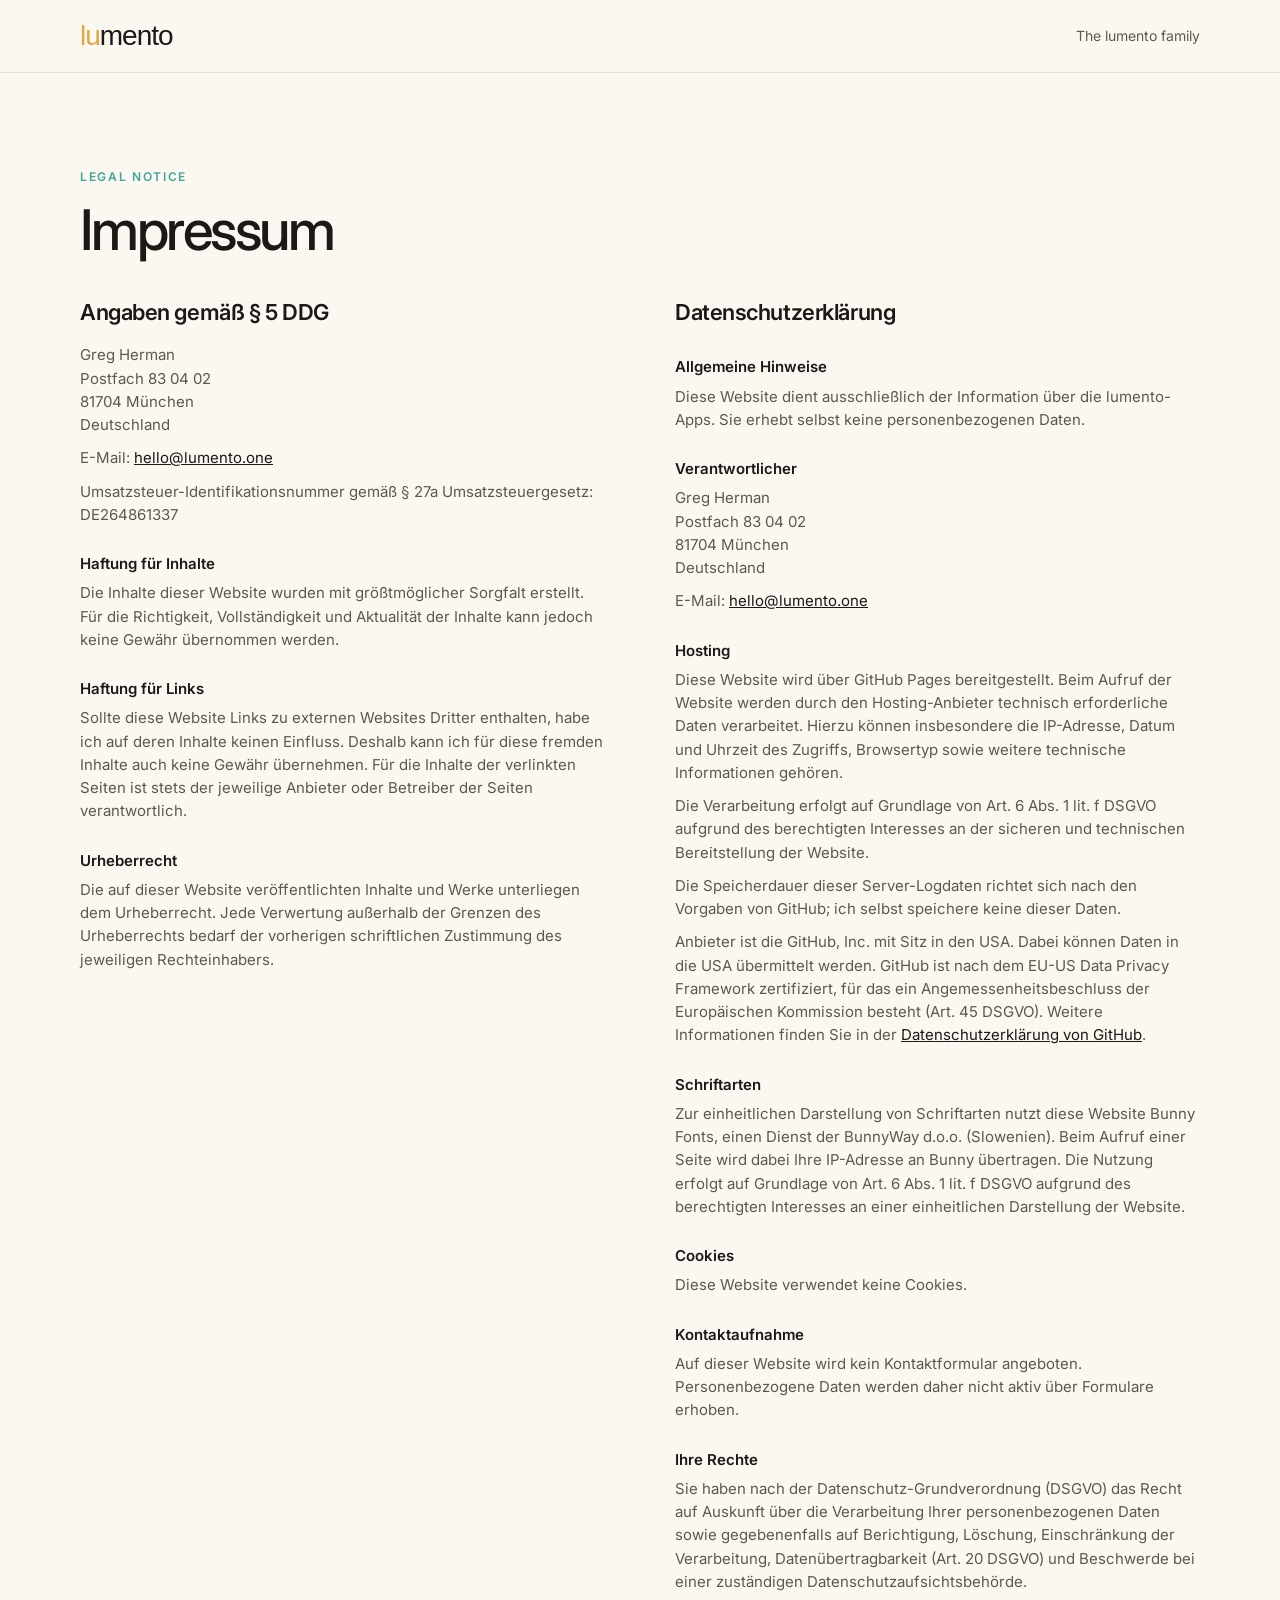
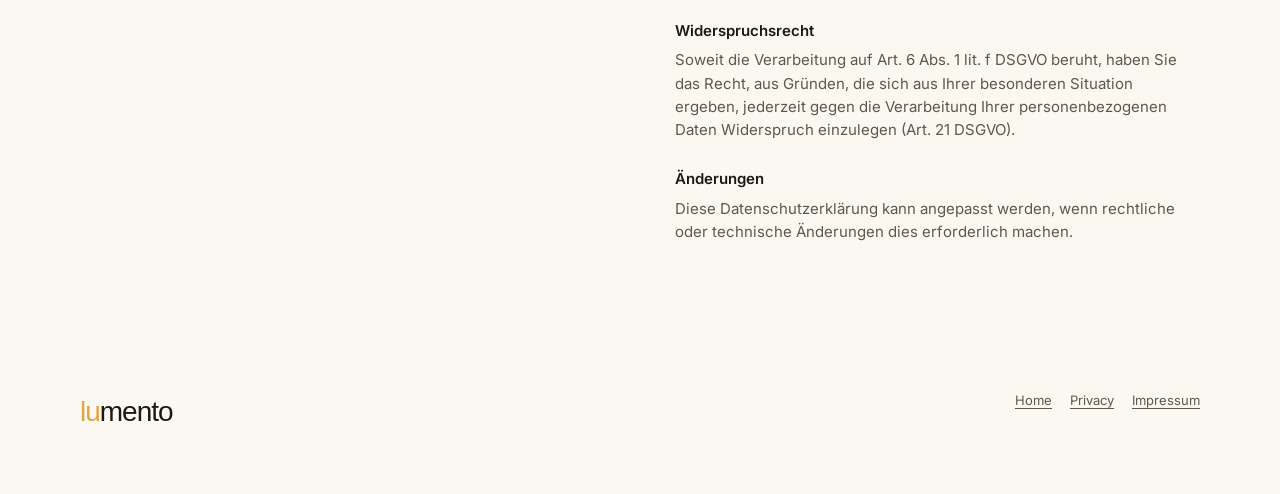
==== impressum.html @ 0a872e1c "impressum changes" ====
<!doctype html>
<html lang="de">
<head>
<meta charset="utf-8">
<meta name="viewport" content="width=device-width,initial-scale=1">
<meta name="robots" content="noindex">
<meta name="description" content="Impressum und Datenschutzerklärung für lumento.one.">
<title>Impressum — lumento</title>
<link rel="preconnect" href="https://fonts.bunny.net">
<link rel="stylesheet" href="https://fonts.bunny.net/css2?family=Inter:wght@400;500;600;700&display=swap">
<link rel="stylesheet" href="styles.css">
</head>
<body>
<header>
  <div class="wrap">
    <nav>
      <a class="brand product-name" href="index.html">
        <span class="lu">lu</span><span class="mento">mento</span>
      </a>
      <a class="link" href="index.html#family">The lumento family</a>
    </nav>
  </div>
</header>

<main>
<section class="section">
  <div class="wrap">
    <div class="kicker">Legal notice</div>
    <h2>Impressum</h2>

    <div class="legal">
      <section>
        <h3>Angaben gemäß § 5 DDG</h3>
        <p>Greg Herman<br>Postfach 83 04 02<br>81704 München<br>Deutschland</p>
        <p>E-Mail: <a href="mailto:hello@lumento.one">hello@lumento.one</a></p>
        <p>Umsatzsteuer-Identifikationsnummer gemäß § 27a Umsatzsteuergesetz: DE264861337</p>

        <h4>Haftung für Inhalte</h4>
        <p>Die Inhalte dieser Website wurden mit größtmöglicher Sorgfalt erstellt. Für die Richtigkeit, Vollständigkeit und Aktualität der Inhalte kann jedoch keine Gewähr übernommen werden.</p>

        <h4>Haftung für Links</h4>
        <p>Sollte diese Website Links zu externen Websites Dritter enthalten, habe ich auf deren Inhalte keinen Einfluss. Deshalb kann ich für diese fremden Inhalte auch keine Gewähr übernehmen. Für die Inhalte der verlinkten Seiten ist stets der jeweilige Anbieter oder Betreiber der Seiten verantwortlich.</p>

        <h4>Urheberrecht</h4>
        <p>Die auf dieser Website veröffentlichten Inhalte und Werke unterliegen dem Urheberrecht. Jede Verwertung außerhalb der Grenzen des Urheberrechts bedarf der vorherigen schriftlichen Zustimmung des jeweiligen Rechteinhabers.</p>
      </section>

      <section>
        <h3>Datenschutzerklärung</h3>

        <h4>Allgemeine Hinweise</h4>
        <p>Diese Website dient ausschließlich der Information über die lumento-Apps. Sie erhebt selbst keine personenbezogenen Daten.</p>

        <h4>Verantwortlicher</h4>
        <p>Greg Herman<br>Postfach 83 04 02<br>81704 München<br>Deutschland</p>
        <p>E-Mail: <a href="mailto:hello@lumento.one">hello@lumento.one</a></p>

        <h4>Hosting</h4>
        <p>Diese Website wird über GitHub Pages bereitgestellt. Beim Aufruf der Website werden durch den Hosting-Anbieter technisch erforderliche Daten verarbeitet. Hierzu können insbesondere die IP-Adresse, Datum und Uhrzeit des Zugriffs, Browsertyp sowie weitere technische Informationen gehören.</p>
        <p>Die Verarbeitung erfolgt auf Grundlage von Art. 6 Abs. 1 lit. f DSGVO aufgrund des berechtigten Interesses an der sicheren und technischen Bereitstellung der Website.</p>
        <p>Die Speicherdauer dieser Server-Logdaten richtet sich nach den Vorgaben von GitHub; ich selbst speichere keine dieser Daten.</p>
        <p>Anbieter ist die GitHub, Inc. mit Sitz in den USA. Dabei können Daten in die USA übermittelt werden. GitHub ist nach dem EU-US Data Privacy Framework zertifiziert, für das ein Angemessenheitsbeschluss der Europäischen Kommission besteht (Art. 45 DSGVO). Weitere Informationen finden Sie in der <a href="https://docs.github.com/en/site-policy/privacy-policies/github-general-privacy-statement" target="_blank" rel="noopener noreferrer">Datenschutzerklärung von GitHub</a>.</p>

        <h4>Schriftarten</h4>
        <p>Zur einheitlichen Darstellung von Schriftarten nutzt diese Website Bunny Fonts, einen Dienst der BunnyWay d.o.o. (Slowenien). Beim Aufruf einer Seite wird dabei Ihre IP-Adresse an Bunny übertragen. Die Nutzung erfolgt auf Grundlage von Art. 6 Abs. 1 lit. f DSGVO aufgrund des berechtigten Interesses an einer einheitlichen Darstellung der Website.</p>

        <h4>Cookies</h4>
        <p>Diese Website verwendet keine Cookies.</p>

        <h4>Kontaktaufnahme</h4>
        <p>Auf dieser Website wird kein Kontaktformular angeboten. Personenbezogene Daten werden daher nicht aktiv über Formulare erhoben.</p>

        <h4>Ihre Rechte</h4>
        <p>Sie haben nach der Datenschutz-Grundverordnung (DSGVO) das Recht auf Auskunft über die Verarbeitung Ihrer personenbezogenen Daten sowie gegebenenfalls auf Berichtigung, Löschung, Einschränkung der Verarbeitung, Datenübertragbarkeit (Art. 20 DSGVO) und Beschwerde bei einer zuständigen Datenschutzaufsichtsbehörde.</p>

        <h4>Widerspruchsrecht</h4>
        <p>Soweit die Verarbeitung auf Art. 6 Abs. 1 lit. f DSGVO beruht, haben Sie das Recht, aus Gründen, die sich aus Ihrer besonderen Situation ergeben, jederzeit gegen die Verarbeitung Ihrer personenbezogenen Daten Widerspruch einzulegen (Art. 21 DSGVO).</p>

        <h4>Änderungen</h4>
        <p>Diese Datenschutzerklärung kann angepasst werden, wenn rechtliche oder technische Änderungen dies erforderlich machen.</p>
      </section>
    </div>
  </div>
</section>
</main>

<footer>
  <div class="wrap foot">
    <div class="footer-brand">
      <div class="brand product-name">
        <span class="lu">lu</span><span class="mento">mento</span>
      </div>
    </div>
    <div class="foot-links">
      <a href="index.html">Home</a>
      <a href="privacy.html">Privacy</a>
      <a href="impressum.html">Impressum</a>
    </div>
  </div>
</footer>

</body>
</html>
---- styles.css ----
/* Inter is loaded from Bunny via <link> in index.html, not @import here:
   an @import inside a stylesheet is fetched only after this file arrives. */

:root{
  --ink:#1C1815;
  --ink-soft:#5f574f;
  --mustard:#E2A640;
  --mustard-strong:#F4C46B;
  --cream:#F2E9DC;
  --paper:#FBF8F2;
  --paper-2:#F5EFE6;
  --border:#D8CCBD;
  --teal:#3FA79A;
  --white:#fff;
}
*{box-sizing:border-box}
html{scroll-behavior:smooth}
body{
  margin:0;
  color:var(--ink);
  background:var(--paper);
  font-family:Inter,system-ui,-apple-system,BlinkMacSystemFont,"Segoe UI",sans-serif;
  line-height:1.55;
}
.wrap{width:min(1120px,calc(100% - 40px));margin:auto}
header{
  position:sticky;top:0;z-index:10;
  background:rgba(251,248,242,.92);
  backdrop-filter:blur(12px);
  border-bottom:1px solid rgba(125,106,86,.18);
}
nav{height:72px;display:flex;align-items:center;justify-content:space-between}
.brand{
  font-family:-apple-system,BlinkMacSystemFont,"Segoe UI",sans-serif;font-weight:500;font-size:28px;
  letter-spacing:-1px;text-decoration:none;color:var(--ink)
}
.wordmark,.product-name{
  font-family:-apple-system,BlinkMacSystemFont,"Segoe UI",sans-serif;
  font-weight:500;
}
.wordmark .lu,.product-name .lu{color:var(--mustard)}
.wordmark .mento,.product-name .mento{color:var(--ink)}
.product-name .suffix{color:var(--ink)}
.product-name .suffix.one{color:var(--teal)}
.product-name .suffix.load,.product-name .suffix.store{color:var(--teal)}
.product-lockup{display:inline-flex;flex-direction:column;align-items:center;line-height:1}
.product-lockup .base{white-space:nowrap}
.product-lockup .suffix{
  margin-top:.18em;
  font-size:.36em;
  font-weight:700;
  letter-spacing:.08em;
  line-height:1;
}
.brand .suffix{font-family:-apple-system,BlinkMacSystemFont,"Segoe UI",sans-serif;font-weight:700;font-size:.36em;letter-spacing:.04em;margin-left:.35em;vertical-align:.16em}
nav a.link{color:var(--ink-soft);text-decoration:none;font-size:14px}
.hero{
  min-height:610px;display:grid;grid-template-columns:1.15fr .85fr;
  gap:70px;align-items:center;padding:92px 0 80px;
}
.eyebrow{
  display:inline-flex;align-items:center;gap:9px;
  text-transform:uppercase;letter-spacing:.14em;font-size:12px;font-weight:600;
}
.dot{width:8px;height:8px;border-radius:50%;background:var(--teal)}
h1{font-size:clamp(52px,7vw,88px);line-height:.96;letter-spacing:-.055em;margin:22px 0 28px;font-weight:500}
h1 .product-name{letter-spacing:-.045em}
h1 .product-name .suffix{font-weight:500}
.lede{font-size:20px;color:var(--ink-soft);max-width:650px;margin:0 0 30px}
.pill{
  display:inline-block;border:1px solid var(--border);border-radius:999px;
  padding:10px 16px;font-size:13px;background:#fff8;
}
.hero-art{position:relative;min-height:420px}
.tile{
  position:absolute;background:var(--white);border:1px solid var(--border);
  border-radius:30px;padding:24px;box-shadow:0 20px 55px rgba(28,24,21,.08);
}
.tile img{display:block;width:100%;height:auto;border-radius:24%}
.tile.one{width:270px;right:38px;top:22px;transform:rotate(3deg)}
.tile.load{width:185px;left:0;bottom:20px;transform:rotate(-6deg)}
.tile.store{width:145px;right:0;bottom:4px;transform:rotate(7deg)}
.section{padding:95px 0}
.section.alt{background:var(--paper-2);border-block:1px solid rgba(125,106,86,.16)}
.kicker{text-transform:uppercase;letter-spacing:.14em;font-size:12px;font-weight:600;color:var(--teal)}
h2{font-size:clamp(36px,5vw,56px);letter-spacing:-.045em;line-height:1.05;margin:14px 0 18px;font-weight:500}
.intro{font-size:18px;color:var(--ink-soft);max-width:740px}
.grid{display:grid;grid-template-columns:repeat(2,1fr);gap:20px;margin-top:46px}
.card{
  background:var(--white);border:1px solid var(--border);border-radius:24px;padding:30px;
  min-height:270px;display:flex;flex-direction:column;
}
.card-top{display:flex;justify-content:space-between;align-items:flex-start;gap:20px}
.iconbox{width:76px;height:76px;border-radius:18px;overflow:hidden;flex:0 0 auto}
.iconbox img{width:100%;height:100%;display:block}
.tvicon{
  width:76px;height:76px;border-radius:18px;background:#fff;border:1px solid #e5e0d9;
  display:grid;place-items:center;font-size:34px;font-weight:600;letter-spacing:-.08em;
}
.status{font-size:11px;letter-spacing:.12em;text-transform:uppercase;border:1px solid var(--border);border-radius:999px;padding:6px 9px}
.card h3{font-size:25px;margin:24px 0 9px;letter-spacing:-.025em}
.card p{margin:0;color:var(--ink-soft);max-width:480px}
.meta{margin-top:auto;padding-top:25px;font-size:13px;font-weight:500}
.teal{color:var(--teal)}
.mustard{color:#b77b18}
.story{display:grid;grid-template-columns:1fr 1fr;gap:70px;align-items:start}
.story p{color:var(--ink-soft);font-size:17px}
.note{border-left:3px solid var(--mustard);padding-left:20px}
.reverse-note{border-right:3px solid var(--mustard);padding-left:20px}
footer{padding:42px 0 60px}
.foot-links{display:flex;gap:18px}
.foot-links a{color:var(--ink-soft);text-decoration:underline;text-decoration-thickness:1px;text-underline-offset:3px}
.foot-links a:hover{color:var(--ink)}
.legal{display:grid;grid-template-columns:1fr 1fr;gap:70px;align-items:start;margin-top:36px}
.legal h3{font-size:22px;letter-spacing:-.02em;margin:0 0 14px;font-weight:600}
.legal h4{font-size:15px;margin:26px 0 6px;font-weight:600}
.legal p{margin:0 0 10px;color:var(--ink-soft);font-size:15px;overflow-wrap:anywhere}
.legal a{color:var(--ink)}
.foot{display:flex;justify-content:space-between;gap:20px;color:var(--ink-soft);font-size:13px}

.footer-brand {
  display: flex;
  align-items: baseline;
  gap: 24px;
}




@media(max-width:800px){
  .legal{grid-template-columns:1fr;gap:20px}
  .hero{grid-template-columns:1fr;padding-top:65px;gap:20px}
  .hero-art{min-height:360px}
  .grid,.story{grid-template-columns:1fr}
  .tile.one{right:12%}.tile.load{left:4%}.tile.store{right:3%}
}
@media(max-width:520px){
  .wrap{width:min(100% - 28px,1120px)}
  nav .link{display:none}
  .hero-art{transform:scale(.88);transform-origin:center top;margin-bottom:-35px}
  .card{padding:24px}
  .foot{flex-direction:column}
}
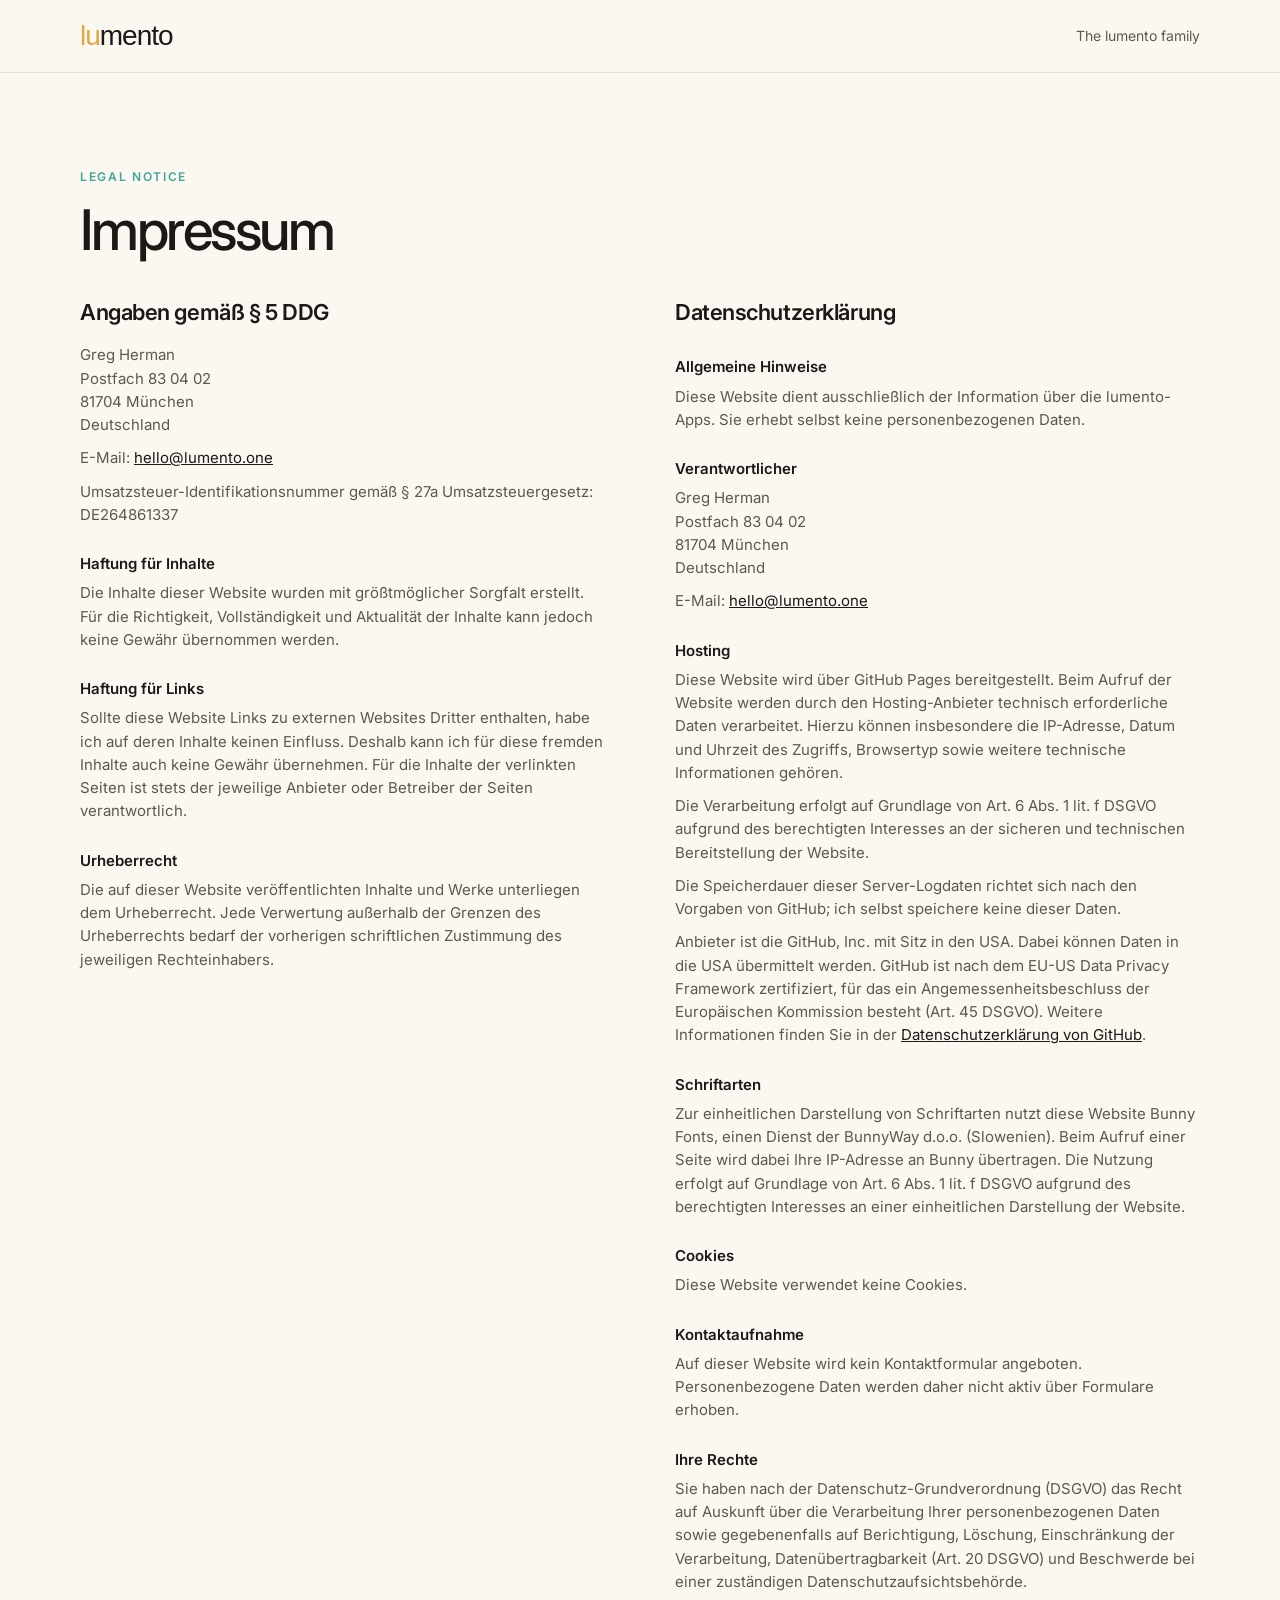
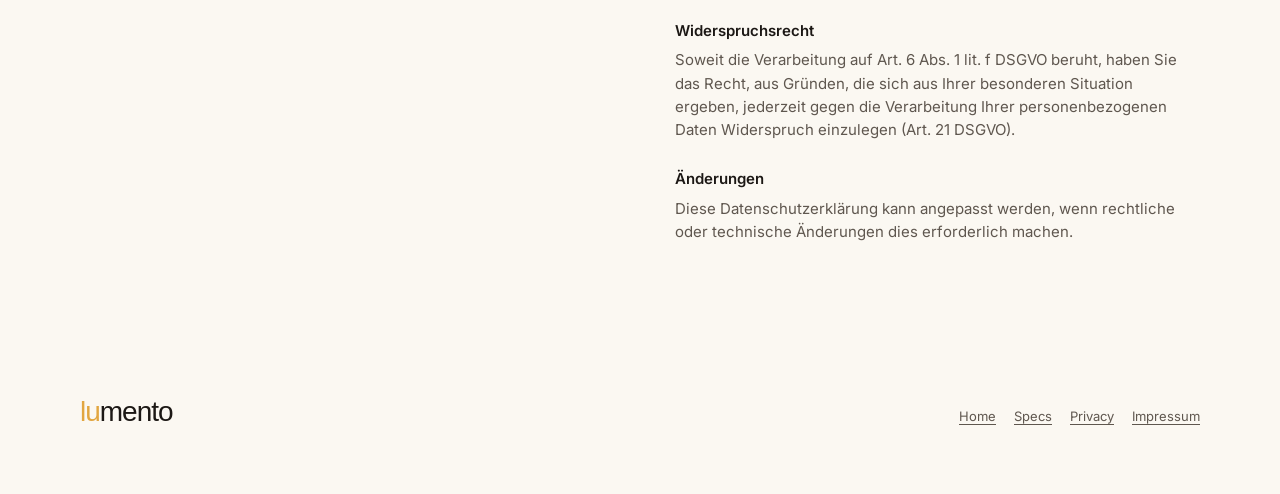
==== commit d1970346: "Site: specifications page for ONE, STORE, LOAD and KEEP New specs.html: one page, a section per prod" ====
--- a/impressum.html
+++ b/impressum.html
@@ -93,6 +93,7 @@
     </div>
     <div class="foot-links">
       <a href="index.html">Home</a>
+      <a href="specs.html">Specs</a>
       <a href="privacy.html">Privacy</a>
       <a href="impressum.html">Impressum</a>
     </div>
--- a/styles.css
+++ b/styles.css
@@ -42,7 +42,7 @@
 .wordmark .mento,.product-name .mento{color:var(--ink)}
 .product-name .suffix{color:var(--ink)}
 .product-name .suffix.one{color:var(--teal)}
-.product-name .suffix.load,.product-name .suffix.store{color:var(--teal)}
+.product-name .suffix.load,.product-name .suffix.store,.product-name .suffix.keep,.product-name .suffix.family{color:var(--teal)}
 .product-lockup{display:inline-flex;flex-direction:column;align-items:center;line-height:1}
 .product-lockup .base{white-space:nowrap}
 .product-lockup .suffix{
@@ -86,6 +86,7 @@
 h2{font-size:clamp(36px,5vw,56px);letter-spacing:-.045em;line-height:1.05;margin:14px 0 18px;font-weight:500}
 .intro{font-size:18px;color:var(--ink-soft);max-width:740px}
 .grid{display:grid;grid-template-columns:repeat(2,1fr);gap:20px;margin-top:46px}
+.grid .card:last-child:nth-child(odd){grid-column:1/-1;min-height:0}
 .card{
   background:var(--white);border:1px solid var(--border);border-radius:24px;padding:30px;
   min-height:270px;display:flex;flex-direction:column;
@@ -102,11 +103,11 @@
 .card p{margin:0;color:var(--ink-soft);max-width:480px}
 .meta{margin-top:auto;padding-top:25px;font-size:13px;font-weight:500}
 .teal{color:var(--teal)}
-.mustard{color:#b77b18}
 .story{display:grid;grid-template-columns:1fr 1fr;gap:70px;align-items:start}
 .story p{color:var(--ink-soft);font-size:17px}
+.story .pn{color:var(--teal);font-weight:600}
+.family-mark{font-size:40px;letter-spacing:-.03em;margin-bottom:6px}
 .note{border-left:3px solid var(--mustard);padding-left:20px}
-.reverse-note{border-right:3px solid var(--mustard);padding-left:20px}
 footer{padding:42px 0 60px}
 .foot-links{display:flex;gap:18px}
 .foot-links a{color:var(--ink-soft);text-decoration:underline;text-decoration-thickness:1px;text-underline-offset:3px}
@@ -116,7 +117,7 @@
 .legal h4{font-size:15px;margin:26px 0 6px;font-weight:600}
 .legal p{margin:0 0 10px;color:var(--ink-soft);font-size:15px;overflow-wrap:anywhere}
 .legal a{color:var(--ink)}
-.foot{display:flex;justify-content:space-between;gap:20px;color:var(--ink-soft);font-size:13px}
+.foot{display:flex;justify-content:space-between;align-items:baseline;gap:20px;color:var(--ink-soft);font-size:13px}
 
 .footer-brand {
   display: flex;
@@ -124,15 +125,98 @@
   gap: 24px;
 }
 
-
-
-
+/* ---- clickable family tiles ---- */
+a.card{color:inherit;text-decoration:none;transition:border-color .15s,transform .15s,box-shadow .15s}
+a.card:hover,a.card:focus-visible{border-color:var(--teal);transform:translateY(-2px);box-shadow:0 14px 40px rgba(28,24,21,.07)}
+a.card:focus-visible{outline:2px solid var(--teal);outline-offset:3px}
+.card .more{color:var(--ink);font-size:14px;font-weight:600;margin-left:auto}
+.card .meta{display:flex;gap:16px;align-items:baseline}
+
+/* the empty seat at the family table: same size as the others, drawn in outline */
+.card.ghost{background:transparent;border:1.5px dashed var(--border)}
+.card.ghost .iconbox svg{width:100%;height:100%;display:block;fill:none;stroke:var(--border);stroke-width:3}
+.card.ghost .status{color:var(--ink-soft)}
+.card.ghost h3 .lu,.card.ghost h3 .mento,.card.ghost h3 .suffix{color:#b9ad9f}
+.card.ghost .meta,.card.ghost .more{color:var(--ink-soft);font-weight:500}
+
+/* loadmento two-tone treatment (protocol surfaces only) */
+.lm .load{color:var(--teal)}
+.lm .mento{color:var(--ink)}
+.lm{font-family:-apple-system,BlinkMacSystemFont,"Segoe UI",sans-serif;font-weight:500}
+
+/* ---- product pages ---- */
+.crumb{font-size:14px;color:var(--ink-soft);text-decoration:none}
+.crumb:hover{color:var(--ink)}
+.p-hero{display:grid;grid-template-columns:180px 1fr;gap:56px;align-items:center;padding:72px 0 64px}
+.p-hero .icon{width:180px;height:180px;border-radius:40px;overflow:hidden;box-shadow:0 20px 55px rgba(28,24,21,.10)}
+.p-hero .icon img{width:100%;height:100%;display:block}
+.p-hero h1{font-size:clamp(48px,6vw,76px);margin:14px 0 18px}
+.p-hero .lede{margin-bottom:22px}
+.tags{display:flex;flex-wrap:wrap;gap:8px}
+.tags .pill{padding:7px 13px}
+
+.features{display:grid;grid-template-columns:repeat(3,1fr);gap:18px;margin-top:40px}
+.feature{background:var(--white);border:1px solid var(--border);border-radius:20px;padding:24px}
+.feature h3{font-size:18px;letter-spacing:-.015em;margin:0 0 8px;font-weight:600}
+.feature p{margin:0;color:var(--ink-soft);font-size:15px}
+
+.split{display:grid;grid-template-columns:1fr 1fr;gap:70px;align-items:start}
+.split p,.split li{color:var(--ink-soft);font-size:17px}
+.split ul,.split ol{padding-left:20px;margin:0 0 16px}
+.split li{margin-bottom:8px}
+.split h3{font-size:22px;letter-spacing:-.02em;margin:28px 0 10px;font-weight:600}
+.split h3:first-child{margin-top:0}
+.split strong{color:var(--ink);font-weight:600}
+
+.callout{background:var(--cream);border-radius:20px;padding:26px 28px;margin-top:26px}
+.callout p{margin:0;color:var(--ink);font-size:17px}
+.callout p+p{margin-top:10px}
+
+code,.mono{font-family:ui-monospace,"SF Mono",Menlo,Consolas,monospace;font-size:.88em}
+code{background:var(--paper-2);border:1px solid var(--border);border-radius:6px;padding:1px 6px;overflow-wrap:anywhere}
+pre{background:var(--ink);color:var(--cream);border-radius:16px;padding:20px 22px;overflow-x:auto;font-size:14px;line-height:1.6;margin:18px 0}
+pre code{background:none;border:0;padding:0;font-size:inherit;color:inherit}
+
+.table-wrap{overflow-x:auto;margin-top:34px;border:1px solid var(--border);border-radius:18px;background:var(--white)}
+table.compare{width:100%;border-collapse:collapse;font-size:15px;min-width:520px}
+.compare th,.compare td{text-align:left;padding:13px 18px;border-bottom:1px solid var(--border);vertical-align:top}
+.compare tr:last-child td{border-bottom:0}
+.compare th{font-size:12px;letter-spacing:.1em;text-transform:uppercase;font-weight:600;background:var(--paper-2)}
+.compare td:first-child{color:var(--ink-soft)}
+.yes{color:var(--teal);font-weight:600}
+.no{color:#b77b18;font-weight:600}
+
+.state{display:grid;grid-template-columns:repeat(3,1fr);gap:18px;margin-top:36px}
+.state > div{border-top:3px solid var(--border);padding-top:16px}
+.state .built{border-color:var(--teal)}
+.state .next{border-color:var(--mustard)}
+.state h3{font-size:13px;letter-spacing:.12em;text-transform:uppercase;margin:0 0 10px;font-weight:600}
+.state ul{margin:0;padding-left:18px;color:var(--ink-soft);font-size:15px}
+.state li{margin-bottom:6px}
+
+.family-strip{display:grid;grid-template-columns:repeat(4,1fr);gap:16px;margin-top:30px}
+.family-strip a{display:flex;gap:14px;align-items:center;background:var(--white);border:1px solid var(--border);border-radius:18px;padding:14px 16px;text-decoration:none;color:var(--ink);transition:border-color .15s}
+.family-strip a:hover{border-color:var(--teal)}
+.family-strip img{width:46px;height:46px;border-radius:12px;flex:0 0 auto}
+.family-strip span{font-size:14px;color:var(--ink-soft);display:block}
+.family-strip strong{font-weight:600;display:block}
+
+
+
+@media(max-width:1000px){
+  .family-strip{grid-template-columns:repeat(2,1fr)}
+}
 @media(max-width:800px){
   .legal{grid-template-columns:1fr;gap:20px}
   .hero{grid-template-columns:1fr;padding-top:65px;gap:20px}
   .hero-art{min-height:360px}
   .grid,.story{grid-template-columns:1fr}
+  .grid .card:last-child:nth-child(odd){grid-column:auto}
   .tile.one{right:12%}.tile.load{left:4%}.tile.store{right:3%}
+  .p-hero{grid-template-columns:1fr;gap:28px;padding-top:48px}
+  .p-hero .icon{width:120px;height:120px;border-radius:28px}
+  .features,.state,.family-strip,.split{grid-template-columns:1fr}
+  .split{gap:30px}
 }
 @media(max-width:520px){
   .wrap{width:min(100% - 28px,1120px)}
@@ -142,3 +226,41 @@
   .foot{flex-direction:column}
 }
 
+.family-strip strong span{display:inline;font-size:inherit}
+.split > *,.features > *,.state > *{min-width:0}
+
+/* comparison tables stack into cards on phones instead of scrolling sideways */
+@media(max-width:640px){
+  table.compare{min-width:0}
+  .compare thead{display:none}
+  .compare tr{display:block;padding:14px 18px;border-bottom:1px solid var(--border)}
+  .compare tr:last-child{border-bottom:0}
+  .compare td{display:block;border:0;padding:3px 0}
+  .compare td:first-child{color:var(--ink);font-weight:600;padding-bottom:6px}
+  .compare td[data-label]::before{content:attr(data-label) ": ";font-size:12px;letter-spacing:.06em;text-transform:uppercase;color:var(--ink-soft);font-weight:600}
+}
+
+/* KEEP advice page (keep/advice.html, generated) */
+.rules{display:grid;gap:18px;margin-top:36px;max-width:820px}
+.rules .feature p,.rules .feature li{overflow-wrap:anywhere}
+.rules .feature ul,.rules .feature ol{margin:0 0 12px;padding-left:20px;color:var(--ink-soft);font-size:15px}
+.rules .feature li{margin-bottom:6px}
+.rules .feature h4{font-size:12px;letter-spacing:.1em;text-transform:uppercase;margin:16px 0 6px;font-weight:600;color:var(--ink-soft)}
+.feature a,.advice-note a,.compare a{color:var(--ink)}
+.rules .feature .status{display:inline-block;margin-bottom:10px;color:var(--ink-soft)}
+.rules .feature p+p{margin-top:8px}
+.advice-note p{color:var(--ink-soft);font-size:15px;max-width:740px;overflow-wrap:anywhere}
+
+/* specs page (specs.html) */
+.p-hero.plain{grid-template-columns:1fr}
+.jump{font-size:15px;color:var(--ink-soft);margin:0}
+.jump a{color:var(--ink)}
+.compare tr[id]{scroll-margin-top:90px}
+.compare td:first-child{width:28%}
+.compare td code{overflow-wrap:anywhere}
+.spec-sub{font-size:22px;letter-spacing:-.02em;margin:48px 0 0;font-weight:600}
+.spec-sub + .table-wrap{margin-top:16px}
+.section .wrap > .intro a{color:var(--ink)}
+@media(max-width:640px){
+  .compare td:first-child{width:auto}
+}
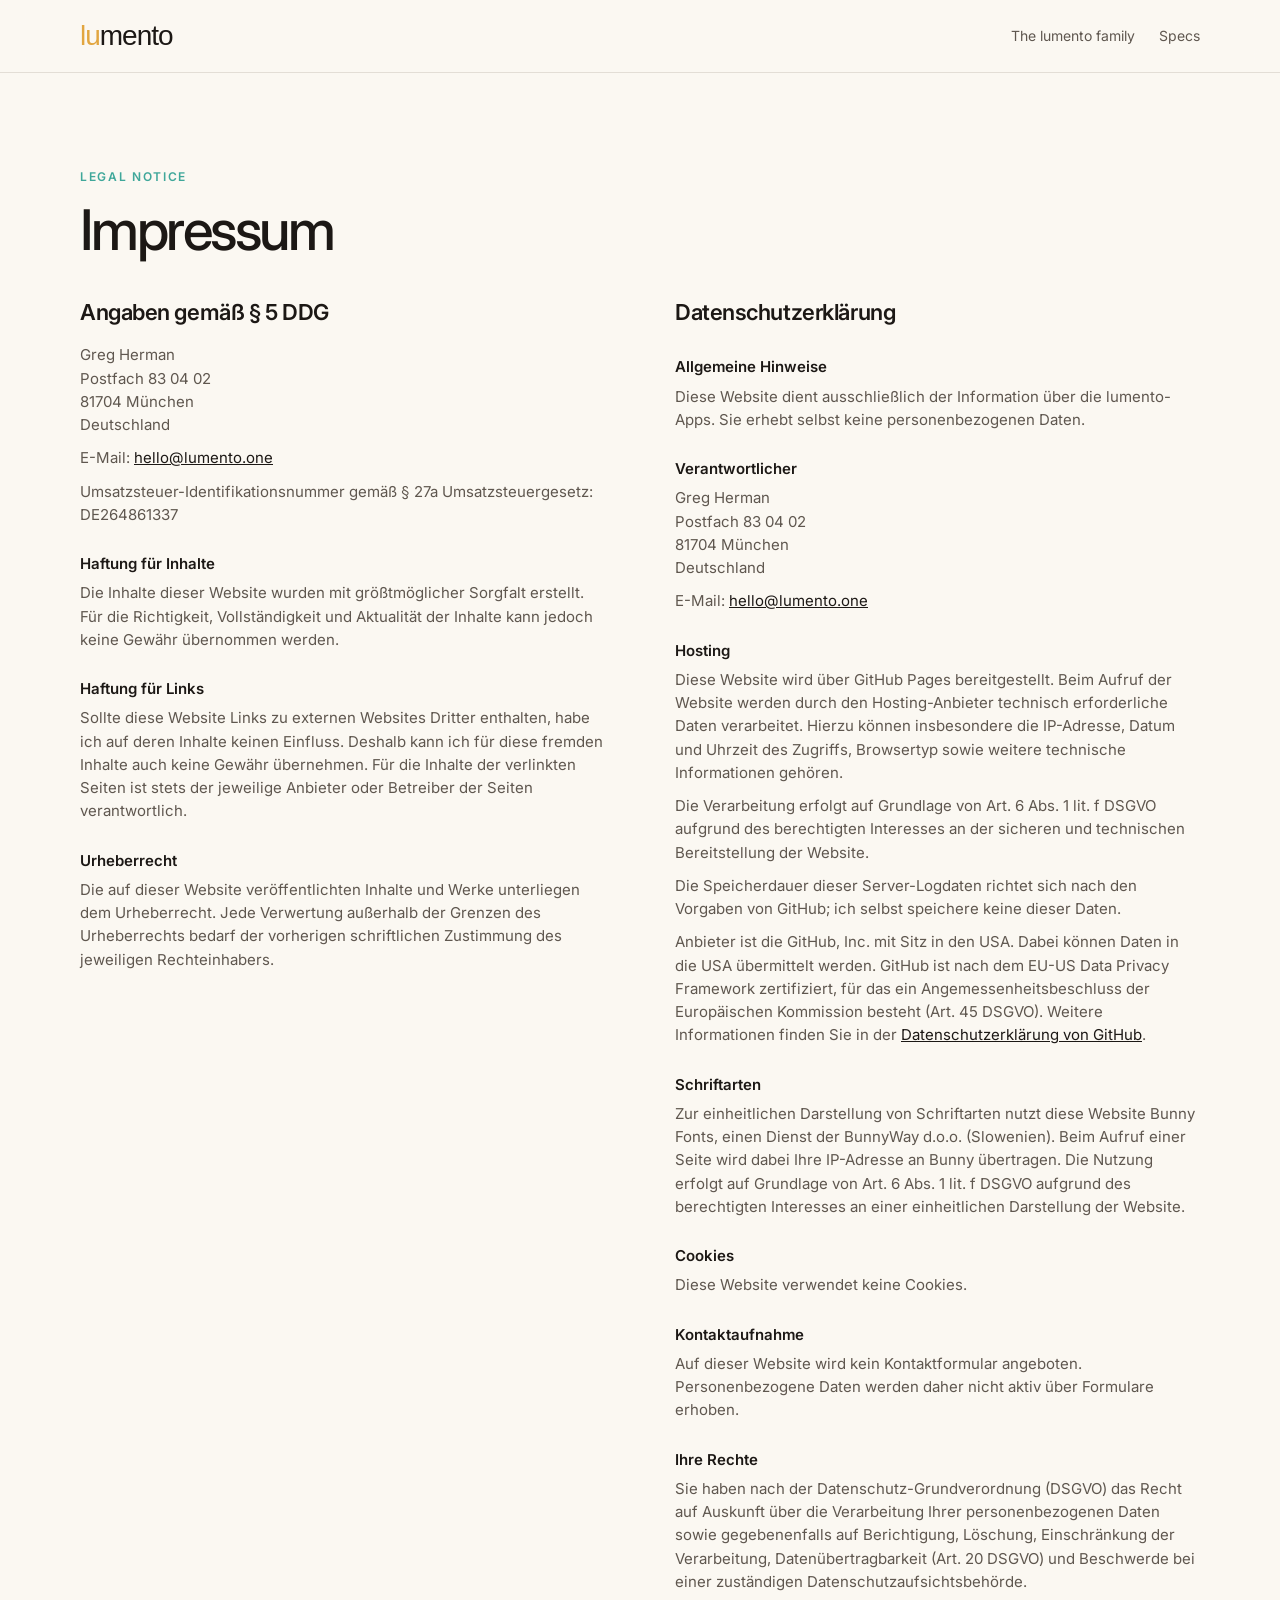
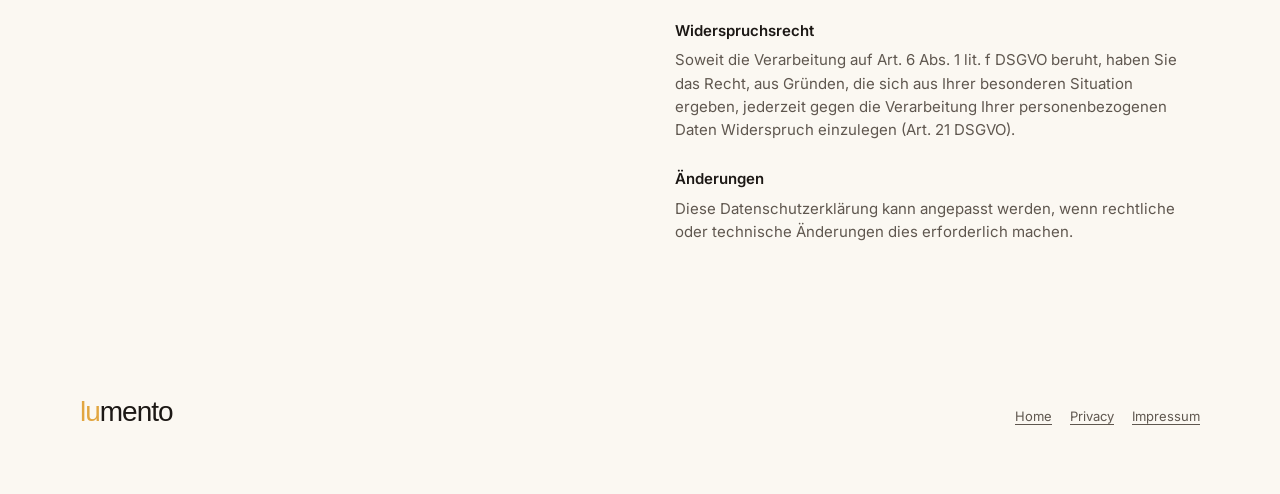
==== commit c6ecc24a: "Site: Specs link moves from the footer to the top nav The footer is for legal links (Privacy, Impres" ====
--- a/impressum.html
+++ b/impressum.html
@@ -18,6 +18,7 @@
         <span class="lu">lu</span><span class="mento">mento</span>
       </a>
       <a class="link" href="index.html#family">The lumento family</a>
+      <a class="link" href="specs.html">Specs</a>
     </nav>
   </div>
 </header>
@@ -93,7 +94,6 @@
     </div>
     <div class="foot-links">
       <a href="index.html">Home</a>
-      <a href="specs.html">Specs</a>
       <a href="privacy.html">Privacy</a>
       <a href="impressum.html">Impressum</a>
     </div>
--- a/styles.css
+++ b/styles.css
@@ -54,6 +54,8 @@
 }
 .brand .suffix{font-family:-apple-system,BlinkMacSystemFont,"Segoe UI",sans-serif;font-weight:700;font-size:.36em;letter-spacing:.04em;margin-left:.35em;vertical-align:.16em}
 nav a.link{color:var(--ink-soft);text-decoration:none;font-size:14px}
+nav a.link{margin-left:auto}
+nav a.link + a.link{margin-left:24px}
 .hero{
   min-height:610px;display:grid;grid-template-columns:1.15fr .85fr;
   gap:70px;align-items:center;padding:92px 0 80px;
@@ -264,3 +266,22 @@
 @media(max-width:640px){
   .compare td:first-child{width:auto}
 }
+
+/* FAQ pages: full-width sections, one collapsible row per question */
+.faq-head{margin-bottom:28px}
+.faq-head h2{font-size:clamp(24px,3vw,32px);letter-spacing:-.03em;line-height:1.15;margin:10px 0 10px}
+.faq-head p{margin:0;color:var(--ink-soft);font-size:17px}
+.faq details{border-top:1px solid var(--border)}
+.faq details:last-child{border-bottom:1px solid var(--border)}
+.faq summary{list-style:none;cursor:pointer;position:relative;display:block;padding:18px 40px 18px 4px;font-size:18px;font-weight:600;letter-spacing:-.015em;line-height:1.35}
+.faq summary::-webkit-details-marker{display:none}
+.faq summary::after{content:"";position:absolute;right:8px;top:50%;margin-top:-6px;width:9px;height:9px;border-right:2px solid var(--teal);border-bottom:2px solid var(--teal);transform:rotate(45deg);transition:transform .15s}
+.faq details[open] summary::after{transform:rotate(225deg);margin-top:-2px}
+.faq summary:hover{color:var(--teal)}
+.faq .answer{padding:0 4px 18px;max-width:78ch}
+.faq .answer p,.faq .answer li{color:var(--ink-soft);font-size:17px}
+.faq .answer ul,.faq .answer ol{padding-left:20px;margin:0 0 16px}
+.faq .answer li{margin-bottom:8px}
+.faq .answer strong{color:var(--ink);font-weight:600}
+.faq .answer>:last-child{margin-bottom:0}
+.faq > *{min-width:0}
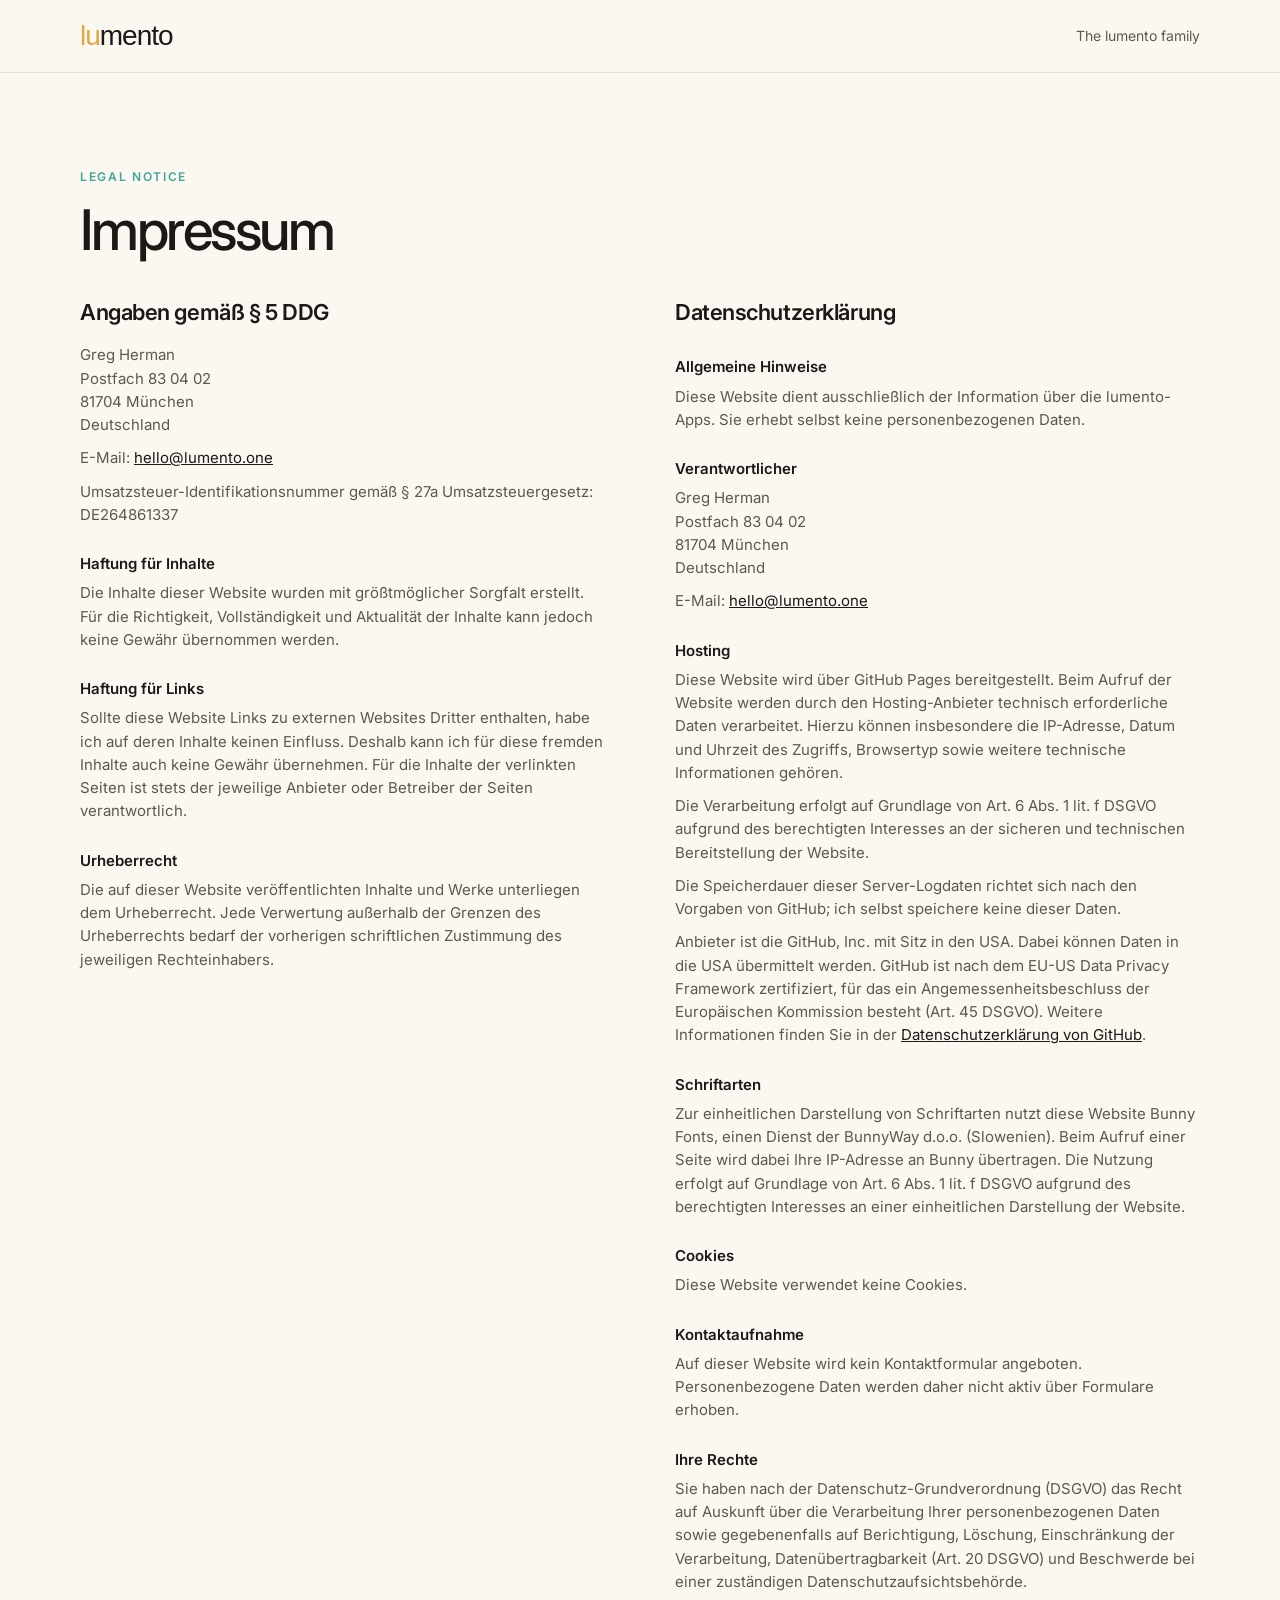
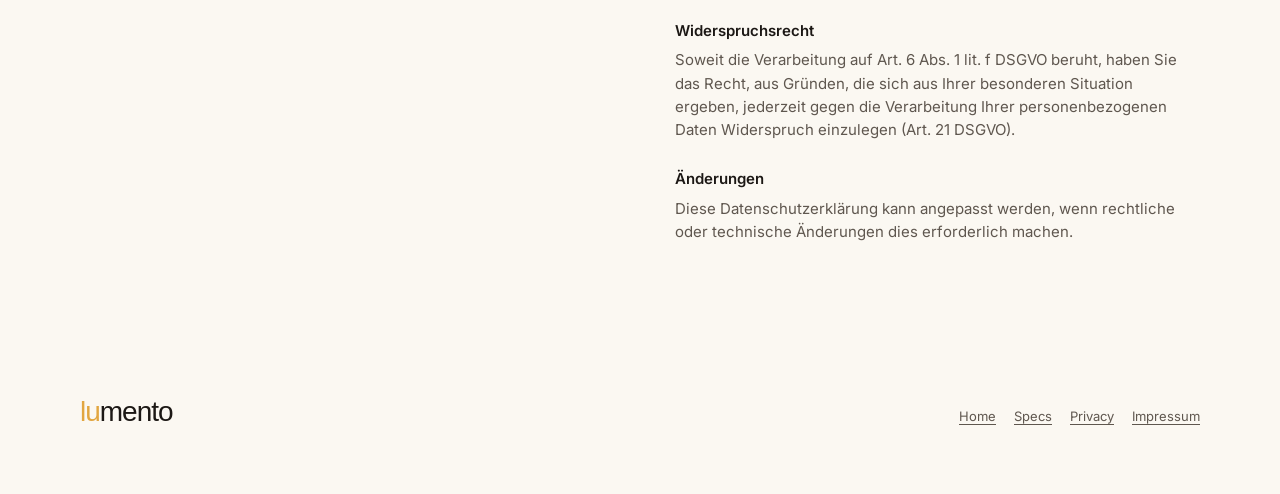
==== commit 7aa5d1d2: "Merge pull request #16 from 9Reg/site/specs Site/specs" ====
--- a/impressum.html
+++ b/impressum.html
@@ -18,7 +18,6 @@
         <span class="lu">lu</span><span class="mento">mento</span>
       </a>
       <a class="link" href="index.html#family">The lumento family</a>
-      <a class="link" href="specs.html">Specs</a>
     </nav>
   </div>
 </header>
@@ -94,6 +93,7 @@
     </div>
     <div class="foot-links">
       <a href="index.html">Home</a>
+      <a href="specs.html">Specs</a>
       <a href="privacy.html">Privacy</a>
       <a href="impressum.html">Impressum</a>
     </div>
--- a/styles.css
+++ b/styles.css
@@ -54,8 +54,6 @@
 }
 .brand .suffix{font-family:-apple-system,BlinkMacSystemFont,"Segoe UI",sans-serif;font-weight:700;font-size:.36em;letter-spacing:.04em;margin-left:.35em;vertical-align:.16em}
 nav a.link{color:var(--ink-soft);text-decoration:none;font-size:14px}
-nav a.link{margin-left:auto}
-nav a.link + a.link{margin-left:24px}
 .hero{
   min-height:610px;display:grid;grid-template-columns:1.15fr .85fr;
   gap:70px;align-items:center;padding:92px 0 80px;
@@ -266,22 +264,3 @@
 @media(max-width:640px){
   .compare td:first-child{width:auto}
 }
-
-/* FAQ pages: full-width sections, one collapsible row per question */
-.faq-head{margin-bottom:28px}
-.faq-head h2{font-size:clamp(24px,3vw,32px);letter-spacing:-.03em;line-height:1.15;margin:10px 0 10px}
-.faq-head p{margin:0;color:var(--ink-soft);font-size:17px}
-.faq details{border-top:1px solid var(--border)}
-.faq details:last-child{border-bottom:1px solid var(--border)}
-.faq summary{list-style:none;cursor:pointer;position:relative;display:block;padding:18px 40px 18px 4px;font-size:18px;font-weight:600;letter-spacing:-.015em;line-height:1.35}
-.faq summary::-webkit-details-marker{display:none}
-.faq summary::after{content:"";position:absolute;right:8px;top:50%;margin-top:-6px;width:9px;height:9px;border-right:2px solid var(--teal);border-bottom:2px solid var(--teal);transform:rotate(45deg);transition:transform .15s}
-.faq details[open] summary::after{transform:rotate(225deg);margin-top:-2px}
-.faq summary:hover{color:var(--teal)}
-.faq .answer{padding:0 4px 18px;max-width:78ch}
-.faq .answer p,.faq .answer li{color:var(--ink-soft);font-size:17px}
-.faq .answer ul,.faq .answer ol{padding-left:20px;margin:0 0 16px}
-.faq .answer li{margin-bottom:8px}
-.faq .answer strong{color:var(--ink);font-weight:600}
-.faq .answer>:last-child{margin-bottom:0}
-.faq > *{min-width:0}
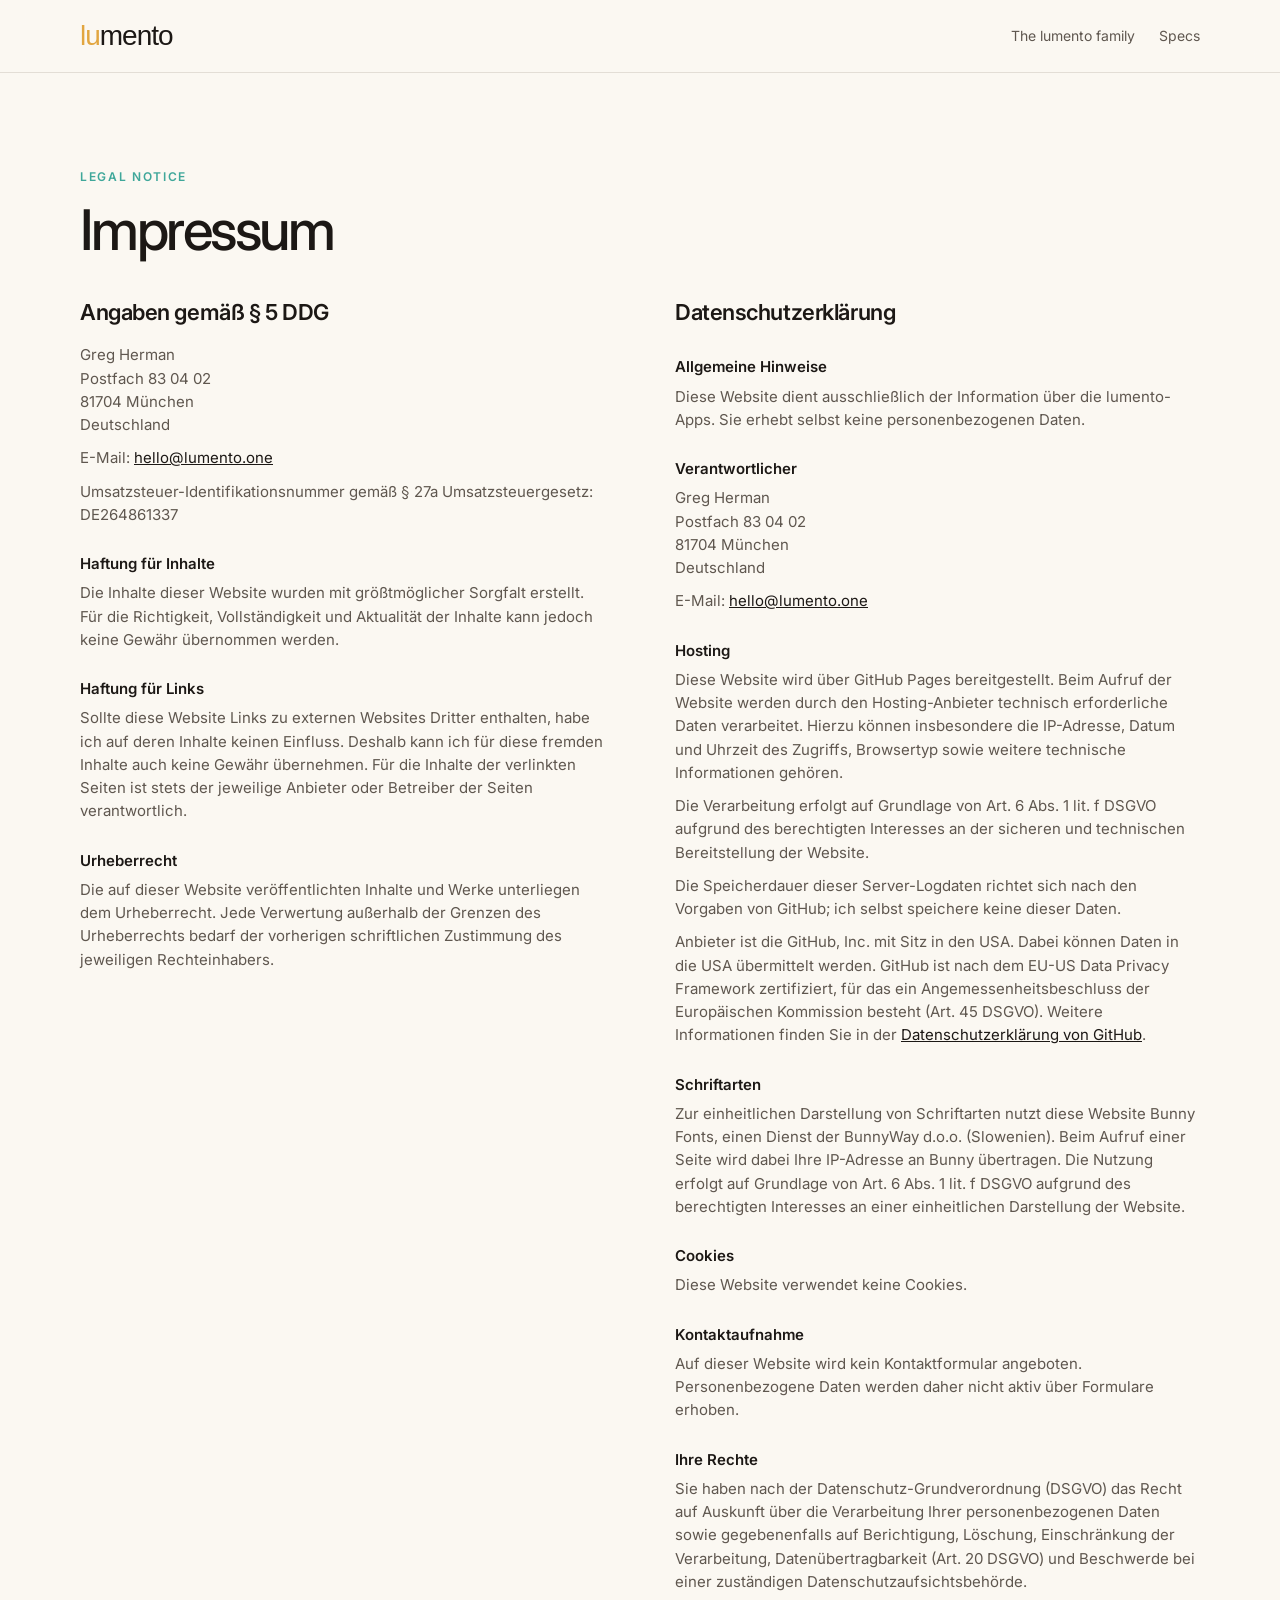
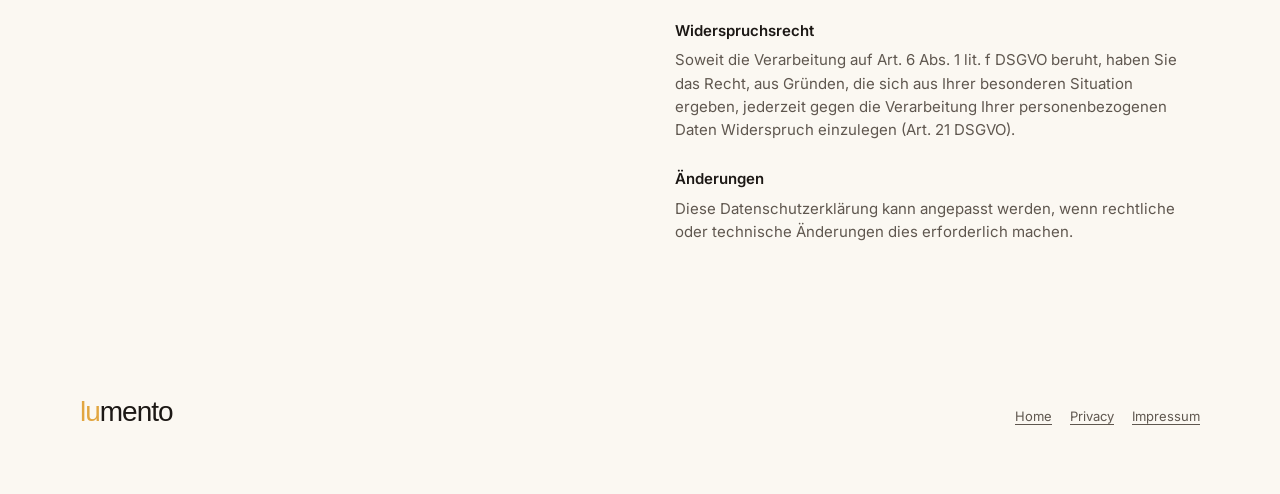
==== commit dd7c0e97: "Merge pull request #17 from 9Reg/site/faq-accordion Site/faq accordion" ====
--- a/impressum.html
+++ b/impressum.html
@@ -18,6 +18,7 @@
         <span class="lu">lu</span><span class="mento">mento</span>
       </a>
       <a class="link" href="index.html#family">The lumento family</a>
+      <a class="link" href="specs.html">Specs</a>
     </nav>
   </div>
 </header>
@@ -93,7 +94,6 @@
     </div>
     <div class="foot-links">
       <a href="index.html">Home</a>
-      <a href="specs.html">Specs</a>
       <a href="privacy.html">Privacy</a>
       <a href="impressum.html">Impressum</a>
     </div>
--- a/styles.css
+++ b/styles.css
@@ -54,6 +54,8 @@
 }
 .brand .suffix{font-family:-apple-system,BlinkMacSystemFont,"Segoe UI",sans-serif;font-weight:700;font-size:.36em;letter-spacing:.04em;margin-left:.35em;vertical-align:.16em}
 nav a.link{color:var(--ink-soft);text-decoration:none;font-size:14px}
+nav a.link{margin-left:auto}
+nav a.link + a.link{margin-left:24px}
 .hero{
   min-height:610px;display:grid;grid-template-columns:1.15fr .85fr;
   gap:70px;align-items:center;padding:92px 0 80px;
@@ -264,3 +266,22 @@
 @media(max-width:640px){
   .compare td:first-child{width:auto}
 }
+
+/* FAQ pages: full-width sections, one collapsible row per question */
+.faq-head{margin-bottom:28px}
+.faq-head h2{font-size:clamp(24px,3vw,32px);letter-spacing:-.03em;line-height:1.15;margin:10px 0 10px}
+.faq-head p{margin:0;color:var(--ink-soft);font-size:17px}
+.faq details{border-top:1px solid var(--border)}
+.faq details:last-child{border-bottom:1px solid var(--border)}
+.faq summary{list-style:none;cursor:pointer;position:relative;display:block;padding:18px 40px 18px 4px;font-size:18px;font-weight:600;letter-spacing:-.015em;line-height:1.35}
+.faq summary::-webkit-details-marker{display:none}
+.faq summary::after{content:"";position:absolute;right:8px;top:50%;margin-top:-6px;width:9px;height:9px;border-right:2px solid var(--teal);border-bottom:2px solid var(--teal);transform:rotate(45deg);transition:transform .15s}
+.faq details[open] summary::after{transform:rotate(225deg);margin-top:-2px}
+.faq summary:hover{color:var(--teal)}
+.faq .answer{padding:0 4px 18px;max-width:78ch}
+.faq .answer p,.faq .answer li{color:var(--ink-soft);font-size:17px}
+.faq .answer ul,.faq .answer ol{padding-left:20px;margin:0 0 16px}
+.faq .answer li{margin-bottom:8px}
+.faq .answer strong{color:var(--ink);font-weight:600}
+.faq .answer>:last-child{margin-bottom:0}
+.faq > *{min-width:0}
